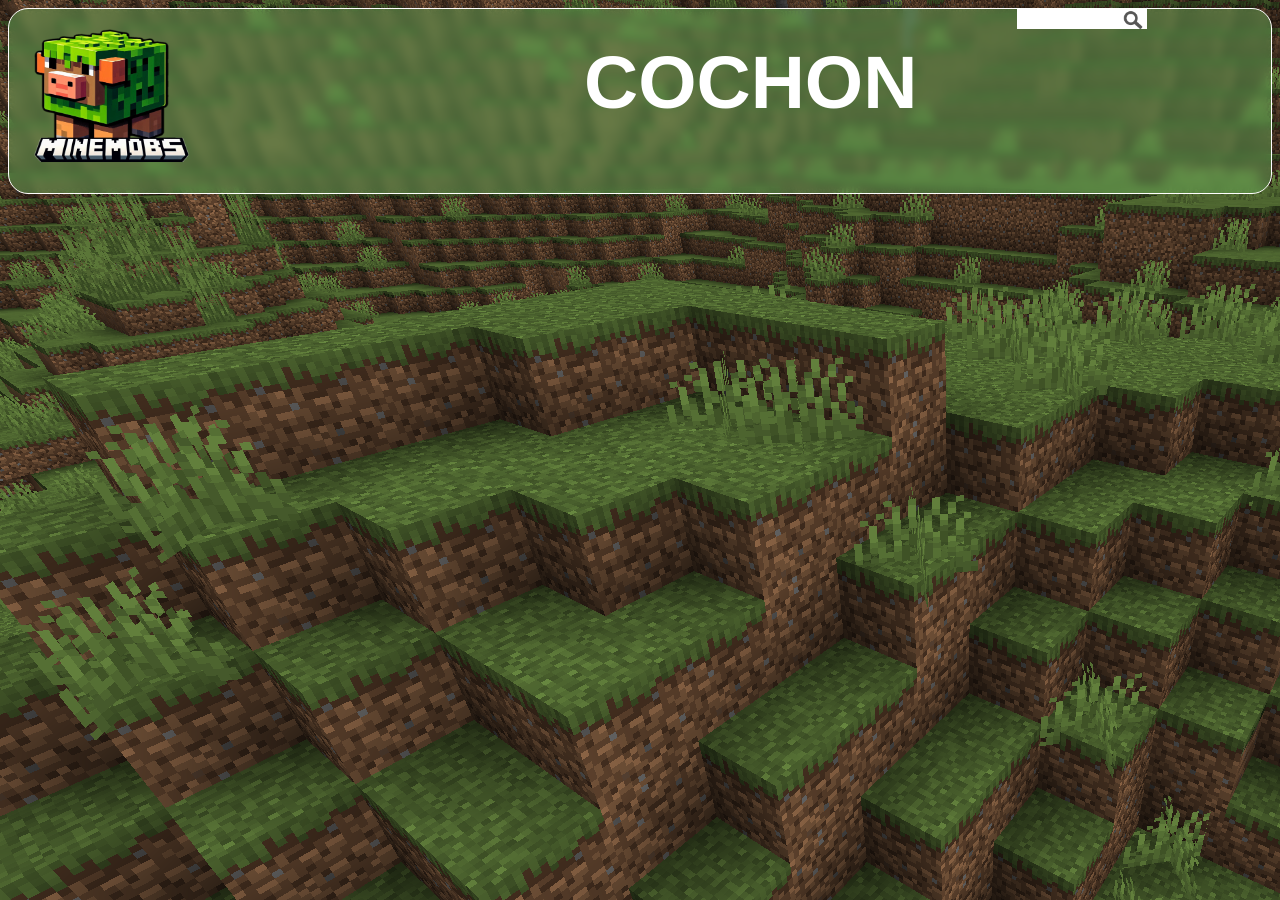
==== cochon.html @ 2cfdd0f8 "modif antoine" ====
<!DOCTYPE html>
<html lang="en">
<head>
    <meta charset="UTF-8">
    <meta name="viewport" content="width=device-width, initial-scale=1.0">
    <link rel="stylesheet" href="cochon.css">
    <link rel="shortcut icon" href="./Logo-title.png">
    <title>Minemobs - Cochon</title>
</head>
<body>
    <header>
        <a href="acceuil.html"><img src="./logo.png" alt="" class="logo"></a>
        <h1>COCHON</h1>
        <input type="search" class="barrederecherche">
        <button><img class="recherche" src="Search-Button.png"></button>
    </header>
</body>
</html>
---- cochon.css ----
@font-face {
    font-family: 'Minecraft';
    src: url('Minecraftia-Regular.ttf') format('truetype');
}
@font-face {
    font-family: 'National-Bold';
    src: url('TestNational2-Thin.otf') format('truetype');
}

body{
    background-image: url("plains_biome_day.png");
    font-family: Arial, Helvetica, sans-serif;
}

header{
    display:flex;
    border: solid 1px white;
    border-radius: 20px;
    background-color: rgba(106, 170, 89, 0.5);
    backdrop-filter: blur(4px); /* Flou de l'arrière-plan derrière l'élément */
    padding-bottom: 0px;
}

.logo {
    width: 165px;
    margin-top: 0;
    height: 165px;
    margin-left: 20px;
    margin-top: 15px;
}

h1 {
    font-size: 75px;
    text-align: center;
    margin-top: 30px;
    margin-left: 390px;
    margin-bottom: 0;
    color: white;
}

button {
    background-color: white;
    border: none;
    width: 30px;
    height: 20px;
}

.barrederecherche {
    width: 100px;
    height: 20px;
    margin-left: 100px;
    border: none;
}

.recherche {
    width: 20px;
    height: 20px;

}
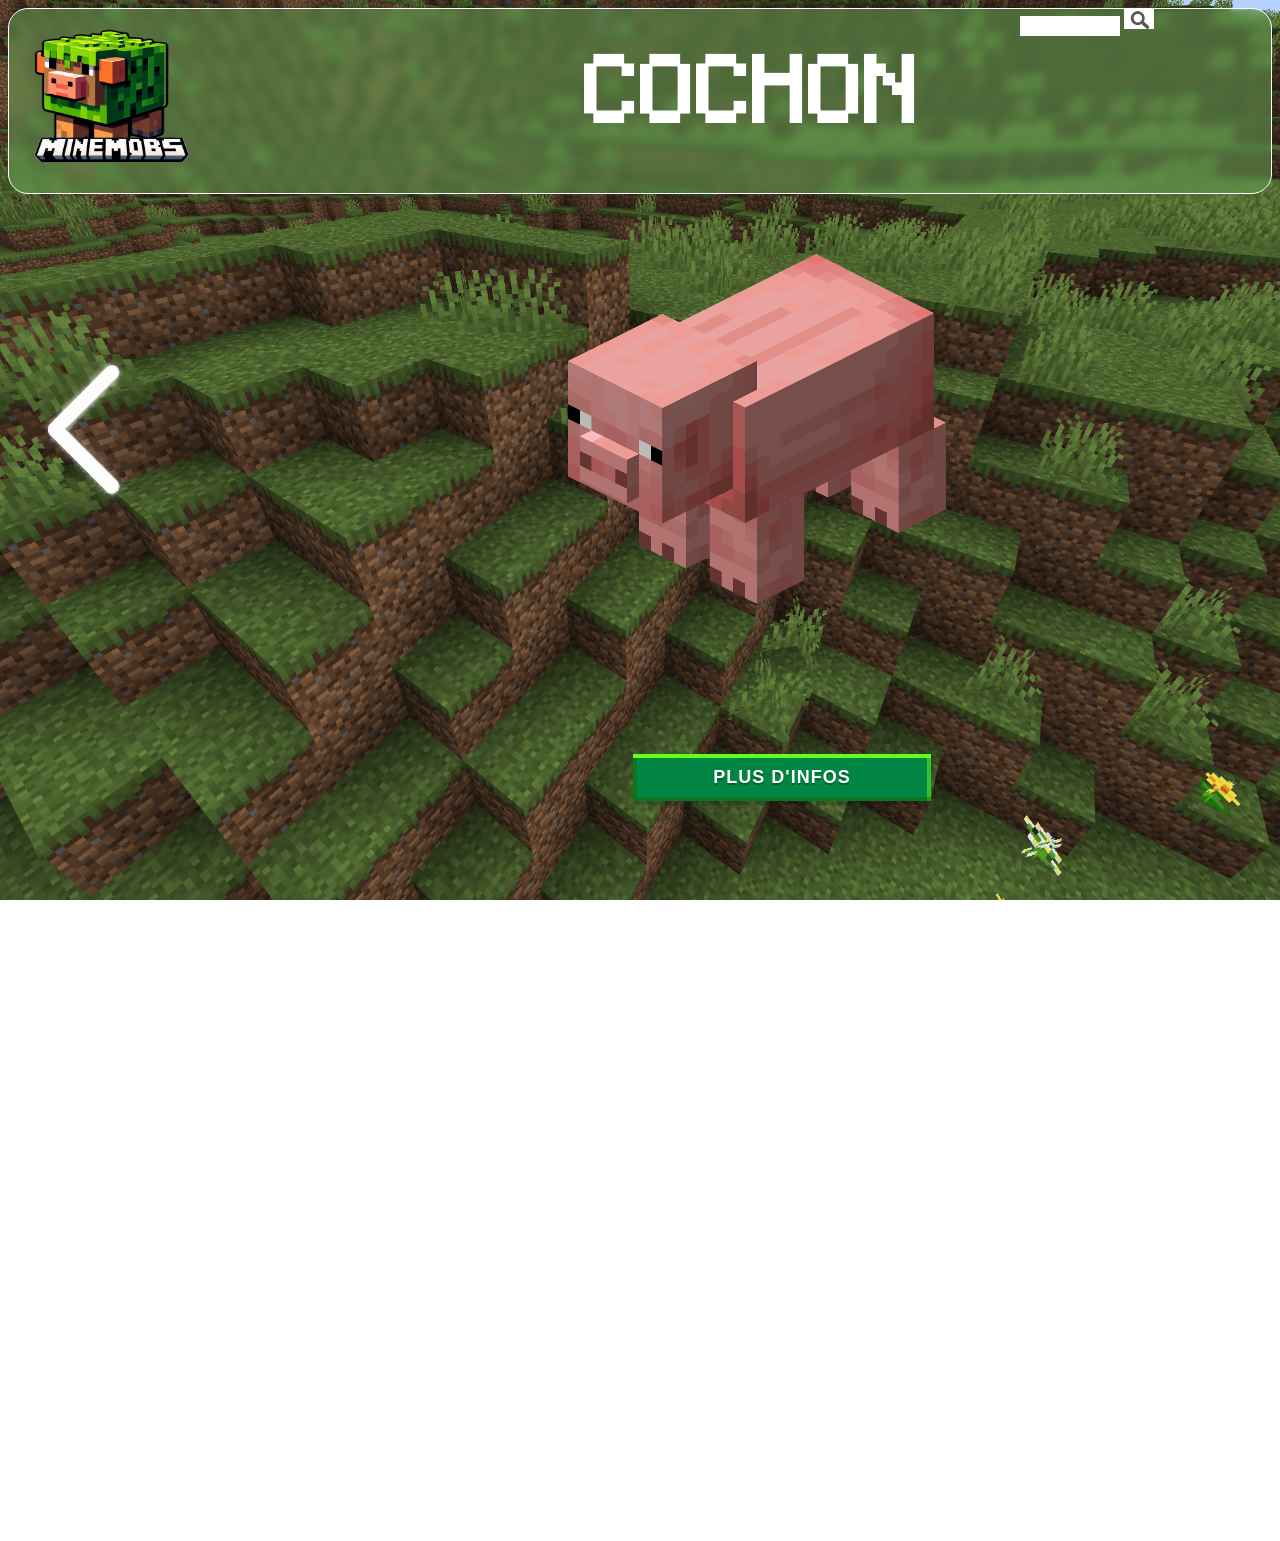
==== commit 8dcd2f41: "modifs ant1" ====
--- a/cochon.html
+++ b/cochon.html
@@ -11,8 +11,59 @@
     <header>
         <a href="acceuil.html"><img src="./logo.png" alt="" class="logo"></a>
         <h1>COCHON</h1>
-        <input type="search" class="barrederecherche">
-        <button><img class="recherche" src="Search-Button.png"></button>
+        <div class="toutelabarrederecherche">
+            <input type="search" class="barrederecherche">
+            <button><img class="recherche" src="Search-Button.png"></button>
+        </div>
     </header>
+    <div class="aucentre">
+        <a href=""><img src="fleche.png" alt="" class="fleche"></a>
+        <img src="Cochon.webp" alt="" class="mobimage">
+        <a href=""><img src="fleche2.png" alt="" class="fleche"></a>
+    </div>
+    <a href="#bottom" class="button-link" id="boutonscroll"><div>Plus d'infos</div></a>
+    <footer>
+        Points de vie : 10
+        <br>
+        <br>
+        Taille :
+        <br>
+        Adulte :
+        <br>
+        Longueur : 0,9 bloc
+        <br>
+        Largeur : 0,9 bloc
+        <br>
+        Bébé :
+        <br>
+        Longueur : 0,45 bloc
+        <br>
+        Largeur : 0,45 bloc
+        <br>
+        <br>
+        Apparition :
+        <br>
+        Blocs opaques avec un espace de deux blocs au minimum au dessus.
+        <br>
+        <br>
+        Récompenses	:
+        <br>
+        Côtelette de porc crue (1 à 3) (si tué)
+        <br>
+        Côtelette de porc cuite (1 à 3) (si tué par du feu)
+        <br>
+        <br>
+        Expérience :
+        <br>
+        1 à 3 Experience Orb
+        <div id="bottom" style="height: 0px;"></div>
+    </footer>
+    <script>
+        const boutonscroll = document.getElementById('boutonscroll');
+        const targetSection = document.getElementById('bottom');
+        scrollButton.addEventListener('click', () => {
+          targetSection.scrollIntoView({ behavior: 'smooth' });
+        });
+    </script>
 </body>
 </html>
--- a/cochon.css
+++ b/cochon.css
@@ -7,9 +7,17 @@
     src: url('TestNational2-Thin.otf') format('truetype');
 }
 
+html {
+    scroll-behavior: smooth;
+}
+
 body{
     background-image: url("plains_biome_day.png");
     font-family: Arial, Helvetica, sans-serif;
+    background-size: cover; 
+    background-repeat: no-repeat; 
+    background-position: center; 
+    background-attachment: fixed;
 }
 
 header{
@@ -29,7 +37,15 @@
     margin-top: 15px;
 }
 
+.logo:hover {
+    transform:scale(1.1)
+}
+.logo:active {
+    transform: scale(0.95);
+}
+
 h1 {
+    font-family: "Minecraft";
     font-size: 75px;
     text-align: center;
     margin-top: 30px;
@@ -45,15 +61,128 @@
     height: 20px;
 }
 
+.toutelabarrederecherche {
+    border: none;
+    border-color: white;
+}
+
 .barrederecherche {
     width: 100px;
     height: 20px;
     margin-left: 100px;
     border: none;
+    padding: 0px;
 }
 
 .recherche {
     width: 20px;
     height: 20px;
 
-}+}
+
+.aucentre {
+    margin: 0;
+    padding: 0;
+    display: flex;
+}
+
+.mobimage {
+    height: 350px;
+    margin-left: 410px;
+    margin-right: 410px;
+    margin-top: 60px;
+}
+
+.fleche {
+    margin-top: 160px;
+    padding: 0px;
+    height: 150px;
+    /* box-shadow: #000000 0px 0px 20px;  */
+}
+
+.fleche:hover {
+    transform: scale(1.1);
+}
+
+.fleche:active {
+    transform: scale(0.95);
+}
+
+footer {
+    text-align: center;
+    color: white;
+    font-family: "Minecraft";
+    font-size: 20px;
+    margin-top: 200px;
+    margin-left: 50px;
+}
+
+.button-link {
+    font-size: 18px;
+    background-color: #008542;
+    color: #fff;
+    text-shadow: 0 2px 0 rgb(0 0 0 / 25%);
+    display: flex;
+    margin-left: 625px;
+    margin-top: 150px;
+    width: 250px;
+    justify-content: center;
+    position: relative;
+    border: 0;
+    z-index: 1;
+    text-transform: uppercase;
+    letter-spacing: 1px;
+    padding: 0.8rem 1.5rem;
+    text-decoration: none;
+    font-weight: 900;
+    font-family: "Arial", sans-serif;
+    transition: all 0.7s cubic-bezier(0, 0.8, 0.26, 0.99);
+}
+
+.button-link:before {
+    position: absolute;
+    pointer-events: none;
+    top: 0;
+    left: 0;
+    display: block;
+    width: 100%;
+    height: 100%;
+    content: "";
+    transition: 0.7s cubic-bezier(0, 0.8, 0.26, 0.99);
+    z-index: -1;
+    background-color: #008542 ;
+    box-shadow: 0 -4px rgb(21 108 0 / 50%) inset,
+    0 4px rgb(100 253 31 / 99%) inset, -4px 0 rgb(100 253 31 / 50%) inset,
+    4px 0 rgb(21 108 0 / 50%) inset;
+}
+
+.button-link:after {
+    position: absolute;
+    pointer-events: none;
+    top: 0;
+    left: 0;
+    display: block;
+    width: 100%;
+    height: 100%;
+    content: "";
+    box-shadow: 0 4px 0 0 rgb(0 0 0 / 15%);
+    transition: 0.7s cubic-bezier(0, 0.8, 0.26, 0.99);
+}
+
+.button-link:hover:before {
+    box-shadow: 0 -4px rgb(0 0 0 / 50%) inset, 0 4px rgb(255 255 255 / 20%) inset,
+    -4px 0 rgb(255 255 255 / 20%) inset, 4px 0 rgb(0 0 0 / 50%) inset;
+}
+
+.button-link:hover:after {
+    box-shadow: 0 4px 0 0 rgb(0 0 0 / 15%);
+}
+
+.button-link:active {
+    transform: translateY(4px);
+}
+
+.button-link:active:after {
+    box-shadow: 0 0px 0 0 rgb(0 0 0 / 15%);
+}
+
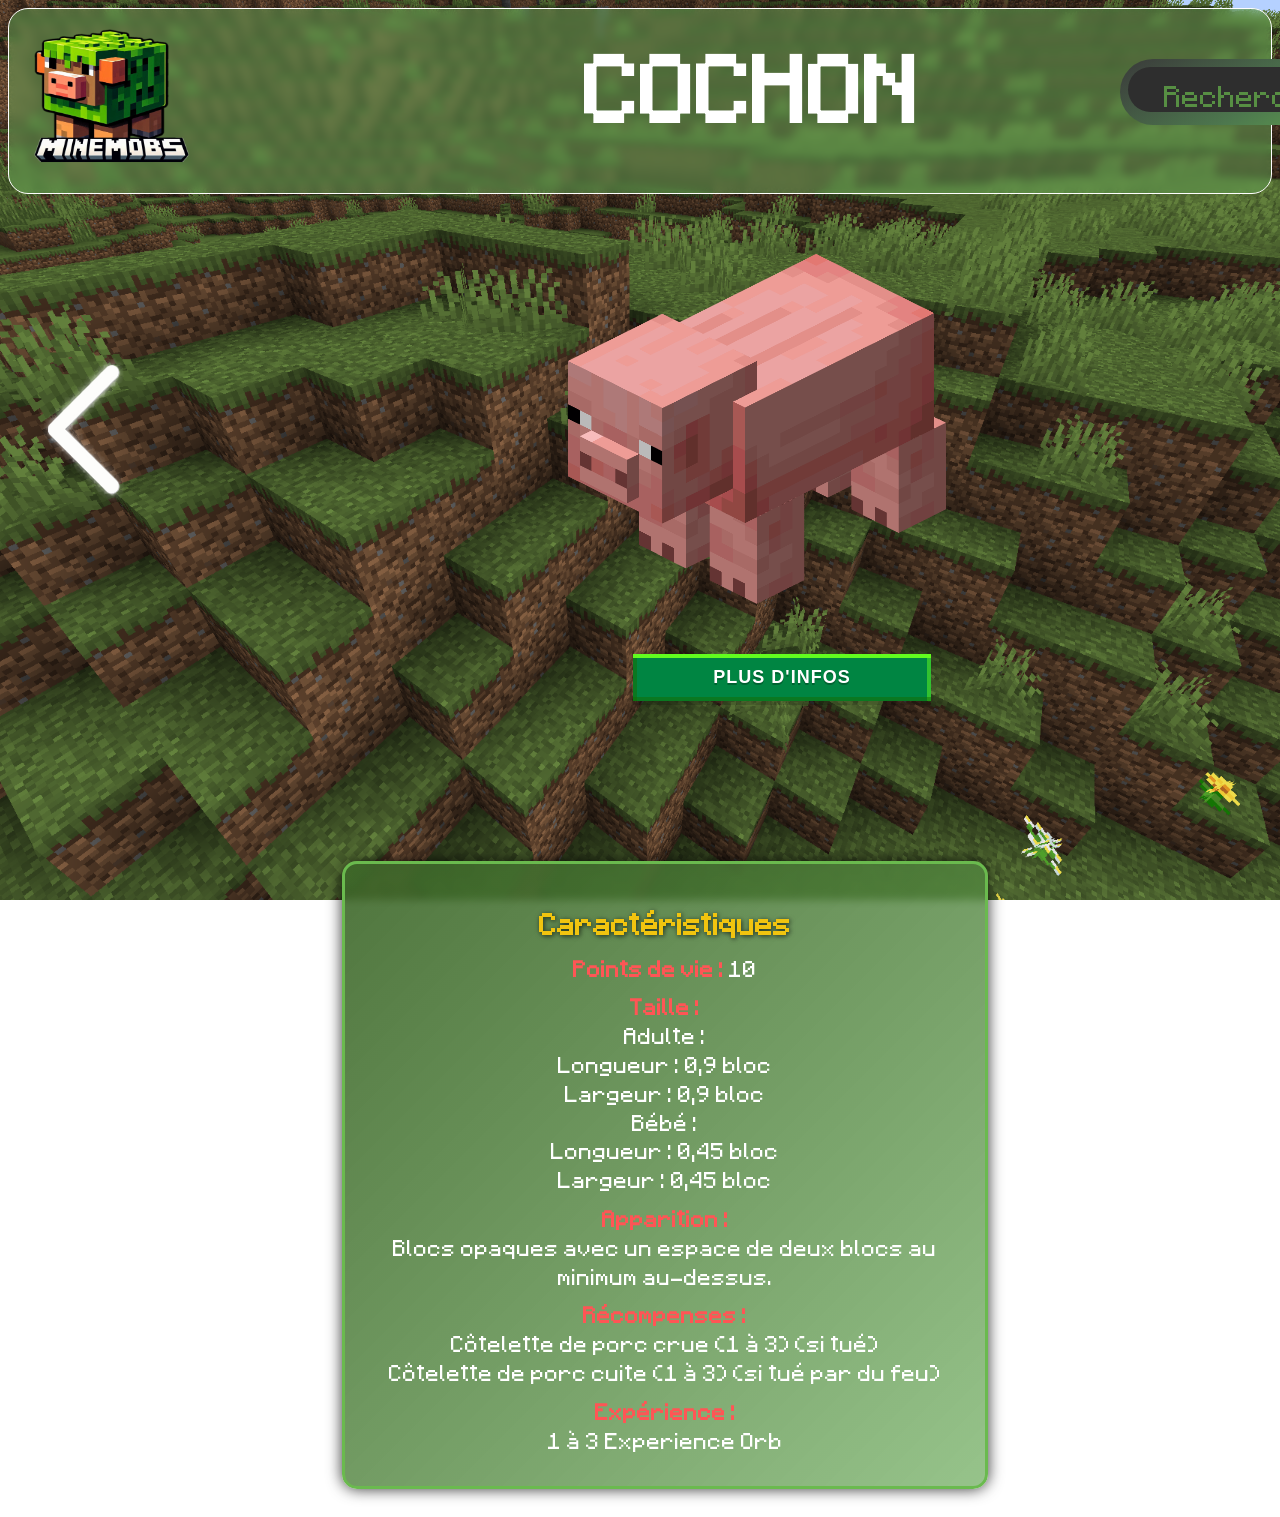
==== commit dc36acb4: "Update Malone" ====
--- a/cochon.html
+++ b/cochon.html
@@ -11,10 +11,11 @@
     <header>
         <a href="acceuil.html"><img src="./logo.png" alt="" class="logo"></a>
         <h1>COCHON</h1>
+        <div class="recherche">
         <div class="toutelabarrederecherche">
-            <input type="search" class="barrederecherche">
-            <button><img class="recherche" src="Search-Button.png"></button>
+            <input placeholder="Rechercher..." name="search" type="text" class="barrederecherche">
         </div>
+    </div>
     </header>
     <div class="aucentre">
         <a href=""><img src="fleche.png" alt="" class="fleche"></a>
@@ -23,46 +24,41 @@
     </div>
     <a href="#bottom" class="button-link" id="boutonscroll"><div>Plus d'infos</div></a>
     <footer>
-        Points de vie : 10
-        <br>
-        <br>
-        Taille :
-        <br>
-        Adulte :
-        <br>
-        Longueur : 0,9 bloc
-        <br>
-        Largeur : 0,9 bloc
-        <br>
-        Bébé :
-        <br>
-        Longueur : 0,45 bloc
-        <br>
-        Largeur : 0,45 bloc
-        <br>
-        <br>
-        Apparition :
-        <br>
-        Blocs opaques avec un espace de deux blocs au minimum au dessus.
-        <br>
-        <br>
-        Récompenses	:
-        <br>
-        Côtelette de porc crue (1 à 3) (si tué)
-        <br>
-        Côtelette de porc cuite (1 à 3) (si tué par du feu)
-        <br>
-        <br>
-        Expérience :
-        <br>
-        1 à 3 Experience Orb
         <div id="bottom" style="height: 0px;"></div>
+        <div class="Info_supp">
+            <h3>Caractéristiques</h3>
+            <p>
+                <strong>Points de vie :</strong> 10
+            </p>
+            <p>
+                <strong>Taille :</strong><br>
+                Adulte :<br>
+                Longueur : 0,9 bloc<br>
+                Largeur : 0,9 bloc<br>
+                Bébé :<br>
+                Longueur : 0,45 bloc<br>
+                Largeur : 0,45 bloc
+            </p>
+            <p>
+                <strong>Apparition :</strong><br>
+                Blocs opaques avec un espace de deux blocs au minimum au-dessus.
+            </p>
+            <p>
+                <strong>Récompenses :</strong><br>
+                Côtelette de porc crue (1 à 3) (si tué)<br>
+                Côtelette de porc cuite (1 à 3) (si tué par du feu)
+            </p>
+            <p>
+                <strong>Expérience :</strong><br>
+                1 à 3 Experience Orb
+            </p>
+        </div>
     </footer>
     <script>
         const boutonscroll = document.getElementById('boutonscroll');
         const targetSection = document.getElementById('bottom');
         scrollButton.addEventListener('click', () => {
-          targetSection.scrollIntoView({ behavior: 'smooth' });
+        targetSection.scrollIntoView({ behavior: 'smooth' });
         });
     </script>
 </body>
--- a/cochon.css
+++ b/cochon.css
@@ -61,23 +61,52 @@
     height: 20px;
 }
 
+
 .toutelabarrederecherche {
-    border: none;
-    border-color: white;
-}
-
+    padding: 8px;
+    margin-left: 200px;
+    margin-top: 50px;
+    border-radius: 50px;
+    height: 50px;
+    width: 300px;
+    transition: background 0.3s ease, transform 0.3s ease;
+    background: linear-gradient(
+        330.28deg,
+        #6aba4e 0%,  
+        #4d774e 50%, 
+        #3a3a3a 100% 
+    );
+}
 .barrederecherche {
-    width: 100px;
-    height: 20px;
-    margin-left: 100px;
-    border: none;
-    padding: 0px;
-}
-
-.recherche {
-    width: 20px;
-    height: 20px;
-
+    text-align: center;
+    padding-top: 15px;
+    outline: none;
+    border: double 0;
+    background: #2e2e2e; 
+    border-radius: 50px;
+    position: relative;
+    box-sizing: border-box;
+    display: block;
+    width: 100%;
+    height: 45px;
+    font-size: 1.5rem;
+    color: #caab98; 
+    font-family: "Minecraft", Arial, sans-serif; 
+}
+.barrederecherche::placeholder {
+    color: #6aba4e; 
+    opacity: 0.7;
+    margin-top: 50px;
+    margin-left: 30PX;
+}
+.toutelabarrederecherche:hover {
+    background: linear-gradient(
+        330.28deg,
+        #76c85d 0%, 
+        #4d774e 50%, 
+        #494949 100% 
+    );
+    transform: scale(1.05); 
 }
 
 .aucentre {
@@ -99,11 +128,9 @@
     height: 150px;
     /* box-shadow: #000000 0px 0px 20px;  */
 }
-
 .fleche:hover {
     transform: scale(1.1);
 }
-
 .fleche:active {
     transform: scale(0.95);
 }
@@ -111,10 +138,50 @@
 footer {
     text-align: center;
     color: white;
-    font-family: "Minecraft";
+    font-family: "Minecraft", Arial, sans-serif;
     font-size: 20px;
-    margin-top: 200px;
-    margin-left: 50px;
+    margin-top: 140px;
+    margin-left: 50px;    
+    padding: 20px 0;
+}
+
+/* Boîte contenant les informations */
+.Info_supp {
+    border: solid 3px #6aba4e; /* Vert herbeux, légèrement saturé */
+    border-radius: 15px;
+    background: linear-gradient(135deg, rgba(60, 102, 40, 0.9), rgba(106, 170, 89, 0.7)); /* Effet dégradé vert pour l'herbe */
+    backdrop-filter: blur(4px); /* Flou pour l'effet "verre" */
+    padding: 20px;
+    margin: 0 auto;
+    max-width: 600px;
+    box-shadow: 0px 0px 15px rgba(0, 0, 0, 0.8); /* Ombre autour de la boîte */
+    color: #ffffff; /* Texte blanc */
+}
+
+/* Titres */
+.Info_supp h3 {
+    font-size: 24px;
+    color: #f1c40f; 
+    margin-bottom: 15px;
+    text-shadow: 1px 1px 5px rgba(0, 0, 0, 0.7);
+}
+
+/* Paragraphes et textes */
+.Info_supp p {
+    font-size: 18px;
+    margin: 10px 0;
+    line-height: 1.6;
+}
+
+.Info_supp strong {
+    color: #ff5555; 
+}
+
+.Info_supp:hover {
+    transform: scale(1.02);
+    transition: transform 0.3s ease-in-out;
+    background: linear-gradient(135deg, rgba(60, 120, 50, 0.95), rgba(106, 190, 89, 0.8)); /* Accentuation du vert */
+    box-shadow: 0px 0px 20px rgba(0, 0, 0, 1);
 }
 
 .button-link {
@@ -124,7 +191,7 @@
     text-shadow: 0 2px 0 rgb(0 0 0 / 25%);
     display: flex;
     margin-left: 625px;
-    margin-top: 150px;
+    margin-top: 50px;
     width: 250px;
     justify-content: center;
     position: relative;
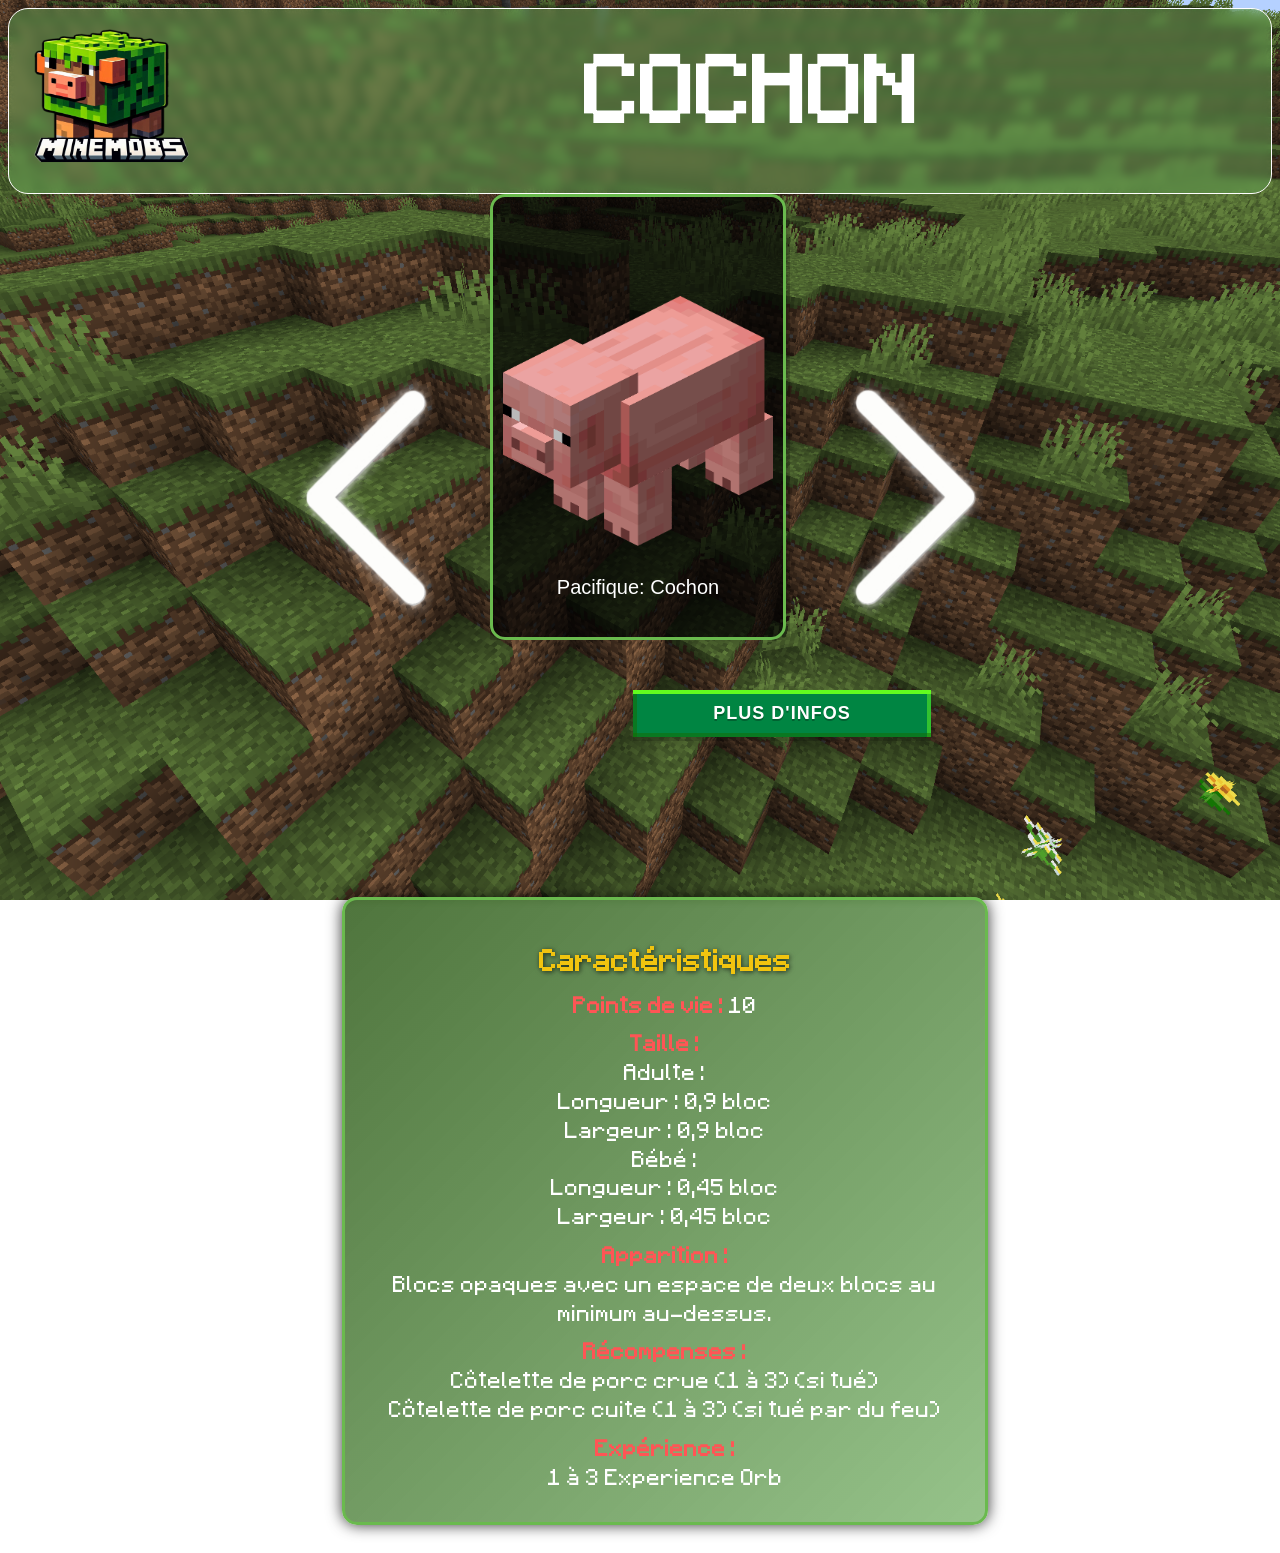
==== commit 6cd2a514: "MAJOR UPDATE" ====
--- a/cochon.html
+++ b/cochon.html
@@ -11,17 +11,65 @@
     <header>
         <a href="acceuil.html"><img src="./logo.png" alt="" class="logo"></a>
         <h1>COCHON</h1>
-        <div class="recherche">
-        <div class="toutelabarrederecherche">
-            <input placeholder="Rechercher..." name="search" type="text" class="barrederecherche">
-        </div>
-    </div>
     </header>
     <div class="aucentre">
-        <a href=""><img src="fleche.png" alt="" class="fleche"></a>
-        <img src="Cochon.webp" alt="" class="mobimage">
-        <a href=""><img src="fleche2.png" alt="" class="fleche"></a>
-    </div>
+        <div class="carousel">
+            <img src="fleche.png" alt="Précédent" class="fleche_gauche fleche" id="prev" >
+            <div class="carousel-container">
+                <!-- Mob 1 : Cochon -->
+                <div class="mob-card pacifique">
+                    <img src="Cochon.webp" alt="Cochon" class="mobimage">
+                    <div class="mob-info">Pacifique: Cochon</div>
+                </div>
+                <!-- Mob 2 : Mouton -->
+                <div class="mob-card pacifique">
+                    <img src="Mouton_blanc.webp" alt="Mouton" class="mobimage">
+                    <div class="mob-info">Pacifique: Mouton</div>
+                </div>
+                <!-- Mob 3 : Poulet -->
+                <div class="mob-card pacifique">
+                    <img src="Poulet.webp" alt="Poulet" class="mobimage">
+                    <div class="mob-info">Pacifique: Poulet</div>
+                </div>
+                <!-- Mob 4 : Vache -->
+                <div class="mob-card pacifique">
+                    <img src="Vache.webp" alt="Vache" class="mobimage">
+                    <div class="mob-info">Pacifique: Vache</div>
+                </div>
+                <!-- Mob 5 : Zombie -->
+                <div class="mob-card hostile">
+                    <img src="Zombie.webp" alt="Zombie" class="mobimage">
+                    <div class="mob-info">Hostile: Zombie</div>
+                </div>
+                <!-- Mob 6 : Creeper -->
+                <div class="mob-card hostile">
+                    <img src="Creeper.webp" alt="Creeper" class="mobimage">
+                    <div class="mob-info">Hostile: Creeper</div>
+                </div>
+                <!-- Mob 7 : Squelette -->
+                <div class="mob-card hostile">
+                    <img src="Squelette.webp" alt="Squelette" class="mobimage">
+                    <div class="mob-info">Hostile: Squelette</div>
+                </div>
+                <!-- Mob 8 : Araignée -->
+                <div class="mob-card hostile">
+                    <img src="Araignee.webp" alt="Araignée" class="mobimage SPIDER">
+                    <div class="mob-info">Hostile: Araignée</div>
+                </div>
+                <!-- Mob 9 : Enderman -->
+                <div class="mob-card hostile">
+                    <img src="Enderman.webp" alt="Enderman" class="mobimage">
+                    <div class="mob-info">Hostile: Enderman</div>
+                </div>
+                <!-- Mob 10 : Loup -->
+                <div class="mob-card pacifique">
+                    <img src="Loup.webp" alt="Loup" class="mobimage">
+                    <div class="mob-info">Pacifique: Loup</div>
+                </div>
+            </div>
+            <img src="fleche2.png" alt="Suivant" class="fleche_droite fleche" id="next">
+        </div>
+    </div>        
     <a href="#bottom" class="button-link" id="boutonscroll"><div>Plus d'infos</div></a>
     <footer>
         <div id="bottom" style="height: 0px;"></div>
@@ -55,11 +103,38 @@
         </div>
     </footer>
     <script>
-        const boutonscroll = document.getElementById('boutonscroll');
-        const targetSection = document.getElementById('bottom');
-        scrollButton.addEventListener('click', () => {
+    const boutonscroll = document.getElementById('boutonscroll'); // Assure que cette ligne utilise "boutonscroll"
+    const targetSection = document.getElementById('bottom');
+    boutonscroll.addEventListener('click', () => {
         targetSection.scrollIntoView({ behavior: 'smooth' });
+    });
+        
+                // Initialisation
+        const mobCards = document.querySelectorAll('.mob-card');
+        const prevButton = document.getElementById('prev');
+        const nextButton = document.getElementById('next');
+
+        let currentIndex = 0;
+
+        // Met à jour le mob actif
+        function updateCarousel() {
+            mobCards.forEach((card, index) => {
+                card.classList.toggle('active', index === currentIndex);
+            });
+        }
+        // Bouton suivant
+        nextButton.addEventListener('click', () => {
+            currentIndex = (currentIndex + 1) % mobCards.length;
+            updateCarousel();
         });
+        // Bouton précédent
+        prevButton.addEventListener('click', () => {
+            currentIndex = (currentIndex - 1 + mobCards.length) % mobCards.length;
+            updateCarousel();
+        });
+        // Initialisation au chargement
+        updateCarousel();
+
     </script>
 </body>
 </html>
--- a/cochon.css
+++ b/cochon.css
@@ -62,58 +62,19 @@
 }
 
 
-.toutelabarrederecherche {
-    padding: 8px;
-    margin-left: 200px;
-    margin-top: 50px;
-    border-radius: 50px;
-    height: 50px;
-    width: 300px;
-    transition: background 0.3s ease, transform 0.3s ease;
-    background: linear-gradient(
-        330.28deg,
-        #6aba4e 0%,  
-        #4d774e 50%, 
-        #3a3a3a 100% 
-    );
-}
-.barrederecherche {
-    text-align: center;
-    padding-top: 15px;
-    outline: none;
-    border: double 0;
-    background: #2e2e2e; 
-    border-radius: 50px;
-    position: relative;
-    box-sizing: border-box;
-    display: block;
-    width: 100%;
-    height: 45px;
-    font-size: 1.5rem;
-    color: #caab98; 
-    font-family: "Minecraft", Arial, sans-serif; 
-}
-.barrederecherche::placeholder {
-    color: #6aba4e; 
-    opacity: 0.7;
-    margin-top: 50px;
-    margin-left: 30PX;
-}
-.toutelabarrederecherche:hover {
-    background: linear-gradient(
-        330.28deg,
-        #76c85d 0%, 
-        #4d774e 50%, 
-        #494949 100% 
-    );
-    transform: scale(1.05); 
-}
 
 .aucentre {
-    margin: 0;
-    padding: 0;
-    display: flex;
-}
+    display: flex;
+    justify-content: center; 
+    align-items: center; 
+    gap: 20px; 
+    margin: 0 auto; 
+    max-width: 800px; 
+
+}
+
+
+
 
 .mobimage {
     height: 350px;
@@ -122,18 +83,7 @@
     margin-top: 60px;
 }
 
-.fleche {
-    margin-top: 160px;
-    padding: 0px;
-    height: 150px;
-    /* box-shadow: #000000 0px 0px 20px;  */
-}
-.fleche:hover {
-    transform: scale(1.1);
-}
-.fleche:active {
-    transform: scale(0.95);
-}
+
 
 footer {
     text-align: center;
@@ -145,20 +95,20 @@
     padding: 20px 0;
 }
 
-/* Boîte contenant les informations */
+
 .Info_supp {
-    border: solid 3px #6aba4e; /* Vert herbeux, légèrement saturé */
+    border: solid 3px #6aba4e; 
     border-radius: 15px;
     background: linear-gradient(135deg, rgba(60, 102, 40, 0.9), rgba(106, 170, 89, 0.7)); /* Effet dégradé vert pour l'herbe */
-    backdrop-filter: blur(4px); /* Flou pour l'effet "verre" */
+    backdrop-filter: blur(4px); 
     padding: 20px;
     margin: 0 auto;
     max-width: 600px;
-    box-shadow: 0px 0px 15px rgba(0, 0, 0, 0.8); /* Ombre autour de la boîte */
-    color: #ffffff; /* Texte blanc */
-}
-
-/* Titres */
+    box-shadow: 0px 0px 15px rgba(0, 0, 0, 0.8); 
+    color: #ffffff; 
+}
+
+
 .Info_supp h3 {
     font-size: 24px;
     color: #f1c40f; 
@@ -166,7 +116,7 @@
     text-shadow: 1px 1px 5px rgba(0, 0, 0, 0.7);
 }
 
-/* Paragraphes et textes */
+
 .Info_supp p {
     font-size: 18px;
     margin: 10px 0;
@@ -253,3 +203,81 @@
     box-shadow: 0 0px 0 0 rgb(0 0 0 / 15%);
 }
 
+.carousel {
+    display: flex;
+    align-items: center;
+    justify-content: center;
+    position: relative;
+    width: 100%;
+}
+
+.carousel-container {
+    display: flex;
+    transition: transform 0.5s ease-in-out;
+    overflow: hidden;
+    width: 100%;
+}
+
+.mob-card {
+    flex-shrink: 0;
+    width: 250px;
+    position: absolute;
+    height: 400px;
+    display: flex;
+    flex-direction: column;
+    align-items: center;
+    justify-content: center;
+    text-align: center;
+    padding: 20px;
+    border-radius: 15px;
+    background: rgba(0, 0, 0, 0.7);
+    color: white;
+    box-shadow: 0px 5px 15px rgba(0, 0, 0, 0.5);
+    opacity: 0;
+    transition: opacity 0.5s ease;
+}
+.mob-card .SPIDER{
+    width: 350px;
+}
+.mob-card.active {
+    opacity: 1;
+    position: relative;
+}
+
+.mobimage {
+    height: 250px;
+    width: auto;
+    margin-bottom: 20px;
+}
+
+
+.pacifique {
+    border: 3px solid #6aba4e; 
+}
+
+.hostile {
+    border: 3px solid #ff5555; 
+}
+
+
+.mob-info {
+    font-size: 20px;
+    margin-top: 10px;
+}
+
+.fleche {
+    margin-top: 160px;
+    padding: 0px;
+    height: 250px;
+}
+
+.fleche:hover {
+    transform: scale(1.1); 
+}
+
+.fleche:active {
+    transform: scale(0.95);   
+}
+
+
+
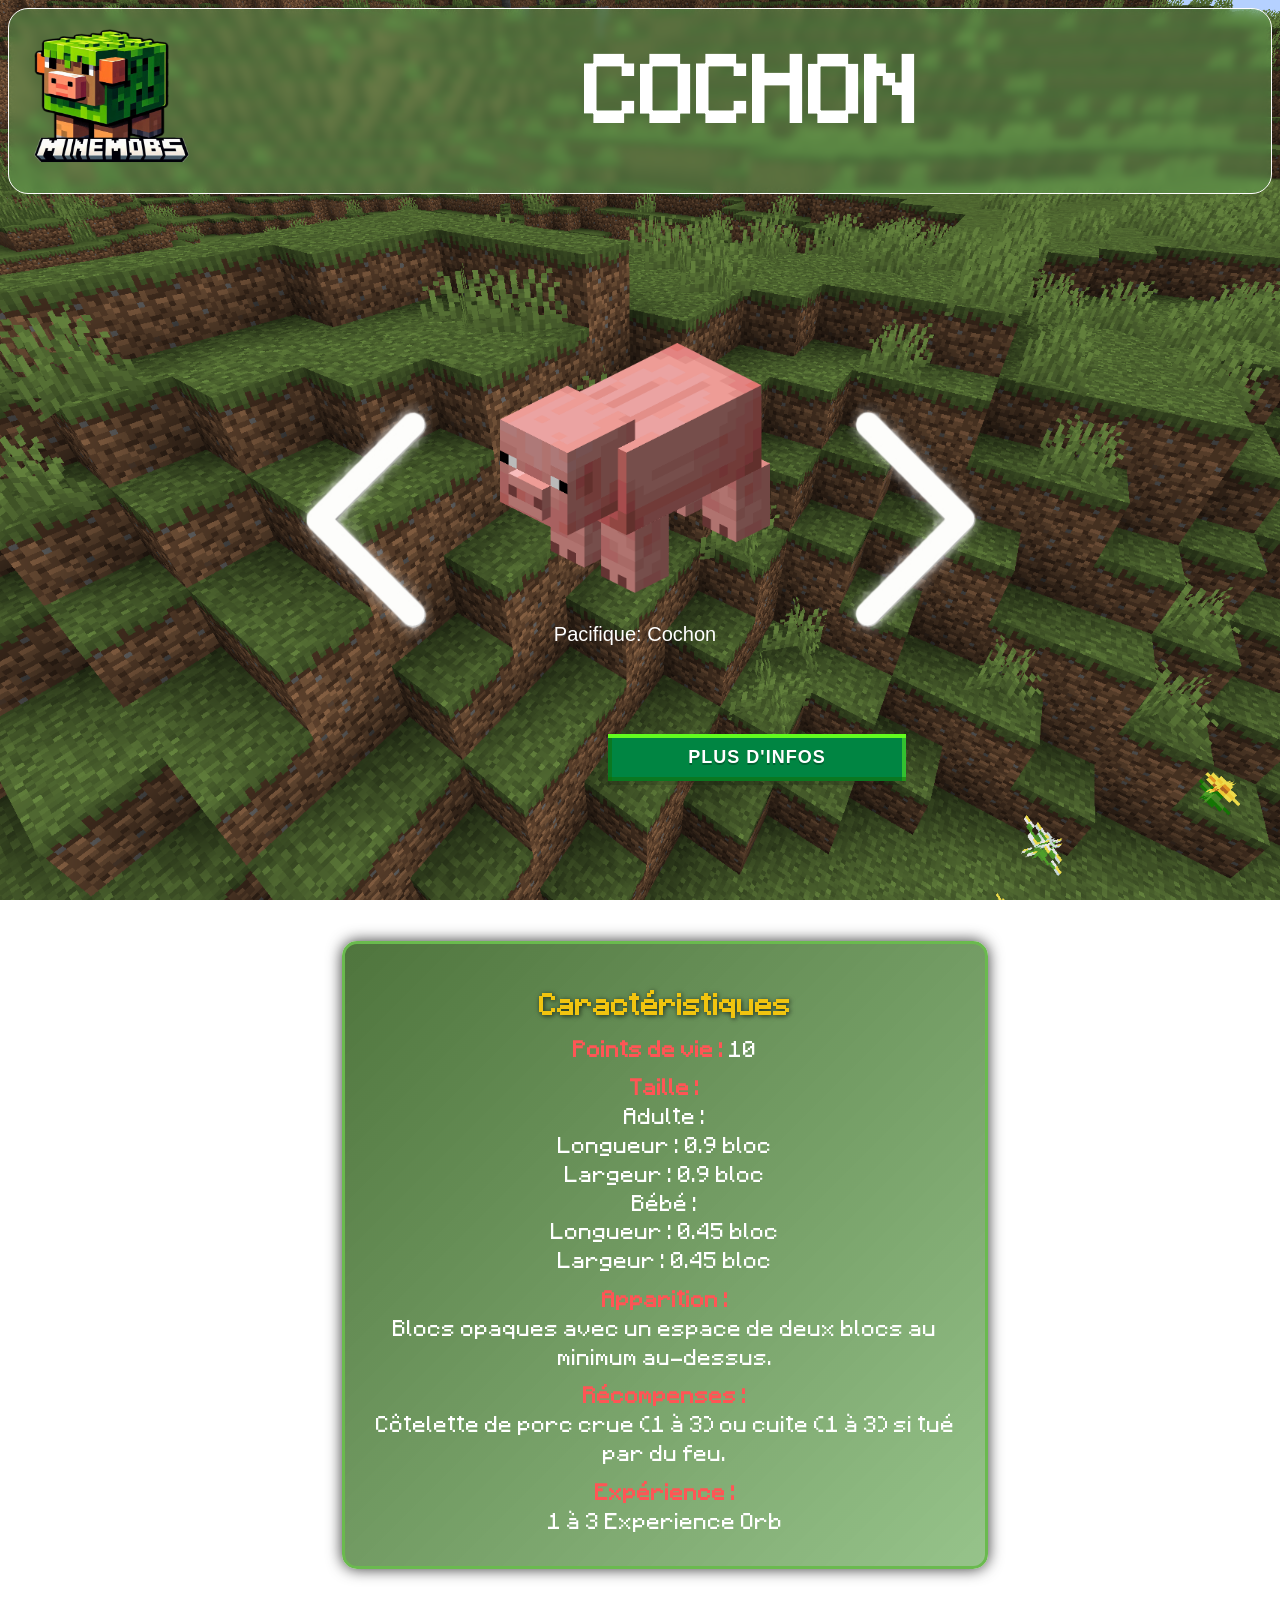
==== commit ad4eb432: "Pas mal" ====
--- a/cochon.html
+++ b/cochon.html
@@ -75,65 +75,58 @@
         <div id="bottom" style="height: 0px;"></div>
         <div class="Info_supp">
             <h3>Caractéristiques</h3>
-            <p>
-                <strong>Points de vie :</strong> 10
+            <p><strong>Points de vie :</strong> <span id="hp">10</span></p>
+            <p><strong>Taille :</strong><br>
+                Adulte :<br>
+                Longueur : <span id="adult-length">0.9 bloc</span><br>
+                Largeur : <span id="adult-width">0.9 bloc</span><br>
+                Bébé :<br>
+                Longueur : <span id="baby-length">0.45 bloc</span><br>
+                Largeur : <span id="baby-width">0.45 bloc</span>
             </p>
-            <p>
-                <strong>Taille :</strong><br>
-                Adulte :<br>
-                Longueur : 0,9 bloc<br>
-                Largeur : 0,9 bloc<br>
-                Bébé :<br>
-                Longueur : 0,45 bloc<br>
-                Largeur : 0,45 bloc
-            </p>
-            <p>
-                <strong>Apparition :</strong><br>
-                Blocs opaques avec un espace de deux blocs au minimum au-dessus.
-            </p>
-            <p>
-                <strong>Récompenses :</strong><br>
-                Côtelette de porc crue (1 à 3) (si tué)<br>
-                Côtelette de porc cuite (1 à 3) (si tué par du feu)
-            </p>
-            <p>
-                <strong>Expérience :</strong><br>
-                1 à 3 Experience Orb
-            </p>
+            <p><strong>Apparition :</strong><br><span id="appearance">Blocs opaques avec un espace de deux blocs au minimum au-dessus.</span></p>
+            <p><strong>Récompenses :</strong><br><span id="rewards">Côtelette de porc crue (1 à 3) ou cuite (1 à 3) si tué par du feu.</span></p>
+            <p><strong>Expérience :</strong><br><span id="experience">1 à 3 Experience Orb</span></p>
         </div>
     </footer>
+
     <script>
-    const boutonscroll = document.getElementById('boutonscroll'); // Assure que cette ligne utilise "boutonscroll"
-    const targetSection = document.getElementById('bottom');
-    boutonscroll.addEventListener('click', () => {
-        targetSection.scrollIntoView({ behavior: 'smooth' });
+        // Initialisation
+    const mobCards = document.querySelectorAll('.mob-card');
+    const prevButton = document.getElementById('prev');
+    const nextButton = document.getElementById('next');
+    let currentIndex = 0;
+
+    // Met à jour le mob actif et change le fond
+    function updateCarousel() {
+        mobCards.forEach((card, index) => {
+            card.classList.toggle('active', index === currentIndex);
+        });
+        // Change le fond en fonction du mob actif
+        const activeCard = mobCards[currentIndex];
+        if (activeCard.classList.contains('hostile')) {
+            document.body.classList.remove('pacifique-bg');
+            document.body.classList.add('hostile-bg');
+        } else {
+            document.body.classList.remove('hostile-bg');
+            document.body.classList.add('pacifique-bg');
+        }
+    }
+    // Bouton suivant
+    nextButton.addEventListener('click', () => {
+        currentIndex = (currentIndex + 1) % mobCards.length;
+        updateCarousel();
     });
-        
-                // Initialisation
-        const mobCards = document.querySelectorAll('.mob-card');
-        const prevButton = document.getElementById('prev');
-        const nextButton = document.getElementById('next');
 
-        let currentIndex = 0;
+    // Bouton précédent
+    prevButton.addEventListener('click', () => {
+        currentIndex = (currentIndex - 1 + mobCards.length) % mobCards.length;
+        updateCarousel();
+    });
 
-        // Met à jour le mob actif
-        function updateCarousel() {
-            mobCards.forEach((card, index) => {
-                card.classList.toggle('active', index === currentIndex);
-            });
-        }
-        // Bouton suivant
-        nextButton.addEventListener('click', () => {
-            currentIndex = (currentIndex + 1) % mobCards.length;
-            updateCarousel();
-        });
-        // Bouton précédent
-        prevButton.addEventListener('click', () => {
-            currentIndex = (currentIndex - 1 + mobCards.length) % mobCards.length;
-            updateCarousel();
-        });
-        // Initialisation au chargement
-        updateCarousel();
+    // Initialisation au chargement
+    updateCarousel();
+
 
     </script>
 </body>
--- a/cochon.css
+++ b/cochon.css
@@ -12,13 +12,20 @@
 }
 
 body{
-    background-image: url("plains_biome_day.png");
     font-family: Arial, Helvetica, sans-serif;
     background-size: cover; 
     background-repeat: no-repeat; 
     background-position: center; 
     background-attachment: fixed;
 }
+body.pacifique-bg {
+    background-image: url('plains_biome_day.png'); 
+}
+
+body.hostile-bg {
+    background-image: url('plains_biome_night.png'); 
+}
+
 
 header{
     display:flex;
@@ -103,6 +110,7 @@
     backdrop-filter: blur(4px); 
     padding: 20px;
     margin: 0 auto;
+    margin-bottom: 75px;
     max-width: 600px;
     box-shadow: 0px 0px 15px rgba(0, 0, 0, 0.8); 
     color: #ffffff; 
@@ -140,7 +148,7 @@
     color: #fff;
     text-shadow: 0 2px 0 rgb(0 0 0 / 25%);
     display: flex;
-    margin-left: 625px;
+    margin-left: 600px;
     margin-top: 50px;
     width: 250px;
     justify-content: center;
@@ -209,18 +217,22 @@
     justify-content: center;
     position: relative;
     width: 100%;
+
 }
 
 .carousel-container {
     display: flex;
     transition: transform 0.5s ease-in-out;
     overflow: hidden;
-    width: 100%;
+    width: 550px;
+    align-items: center;
+
 }
 
 .mob-card {
     flex-shrink: 0;
     width: 250px;
+    margin-top: 50px;
     position: absolute;
     height: 400px;
     display: flex;
@@ -230,11 +242,11 @@
     text-align: center;
     padding: 20px;
     border-radius: 15px;
-    background: rgba(0, 0, 0, 0.7);
+
     color: white;
-    box-shadow: 0px 5px 15px rgba(0, 0, 0, 0.5);
     opacity: 0;
     transition: opacity 0.5s ease;
+
 }
 .mob-card .SPIDER{
     width: 350px;
@@ -251,13 +263,7 @@
 }
 
 
-.pacifique {
-    border: 3px solid #6aba4e; 
-}
-
-.hostile {
-    border: 3px solid #ff5555; 
-}
+
 
 
 .mob-info {
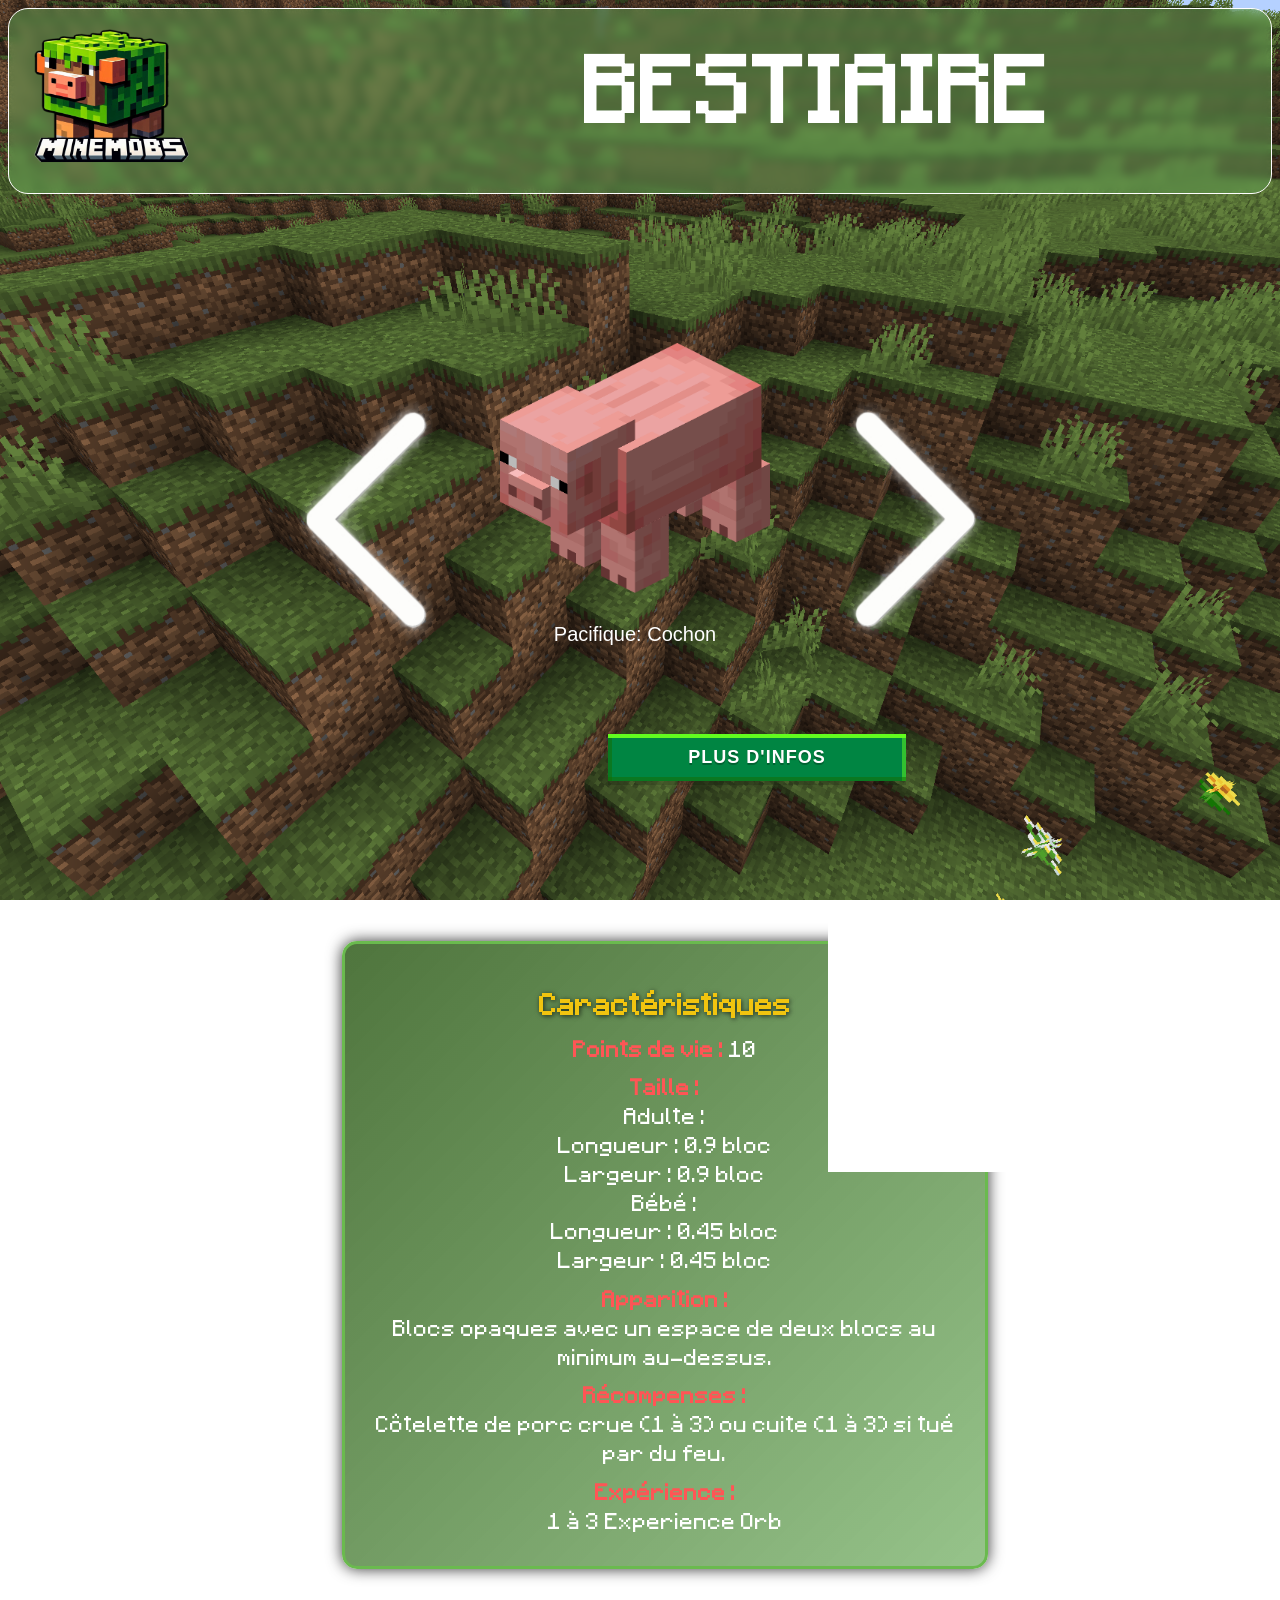
==== commit 51b6b900: "Final Update" ====
--- a/cochon.html
+++ b/cochon.html
@@ -10,7 +10,7 @@
 <body>
     <header>
         <a href="acceuil.html"><img src="./logo.png" alt="" class="logo"></a>
-        <h1>COCHON</h1>
+        <h1>BESTIAIRE</h1>
     </header>
     <div class="aucentre">
         <div class="carousel">
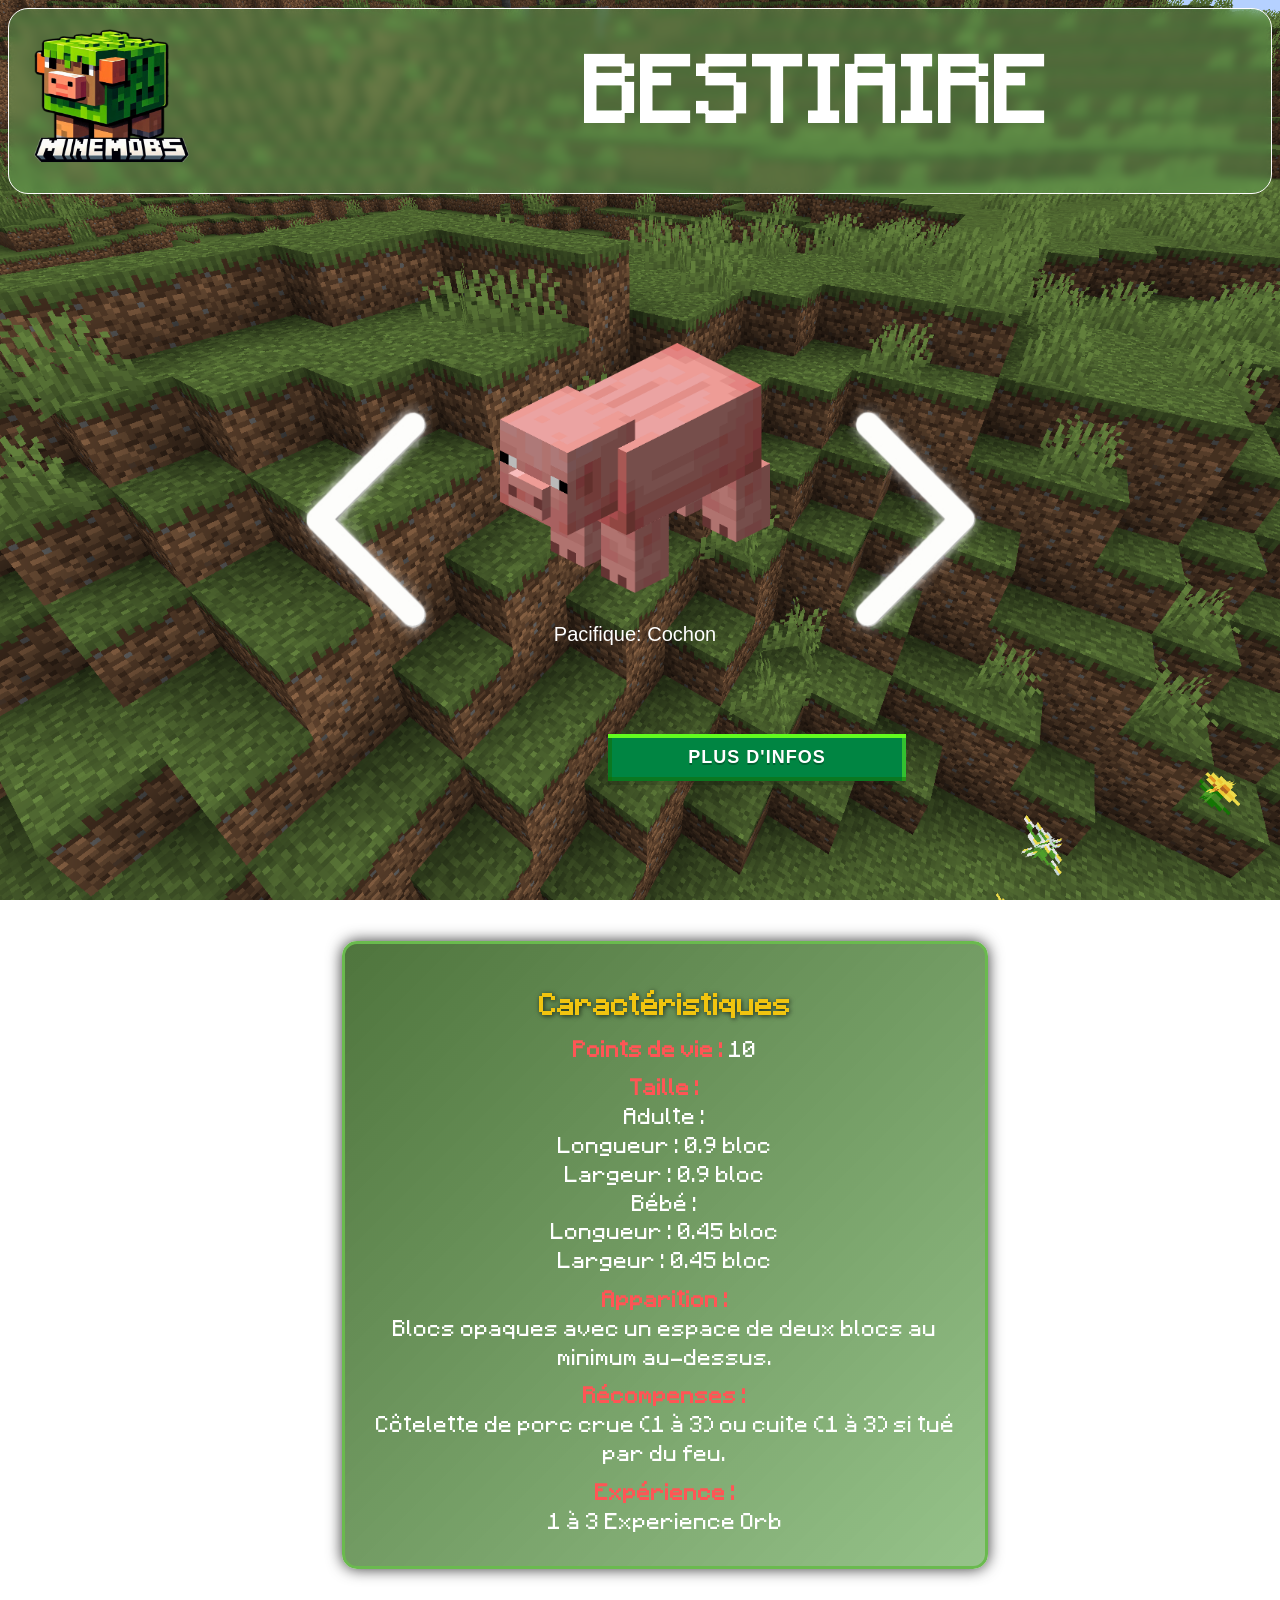
==== commit 5b2d78fe: "Changed "accueil" to "index"" ====
--- a/cochon.html
+++ b/cochon.html
@@ -9,7 +9,7 @@
 </head>
 <body>
     <header>
-        <a href="acceuil.html"><img src="./logo.png" alt="" class="logo"></a>
+        <a href="index.html"><img src="./logo.png" alt="" class="logo"></a>
         <h1>BESTIAIRE</h1>
     </header>
     <div class="aucentre">
--- a/cochon.css
+++ b/cochon.css
@@ -136,8 +136,6 @@
 }
 
 .Info_supp:hover {
-    transform: scale(1.02);
-    transition: transform 0.3s ease-in-out;
     background: linear-gradient(135deg, rgba(60, 120, 50, 0.95), rgba(106, 190, 89, 0.8)); /* Accentuation du vert */
     box-shadow: 0px 0px 20px rgba(0, 0, 0, 1);
 }
